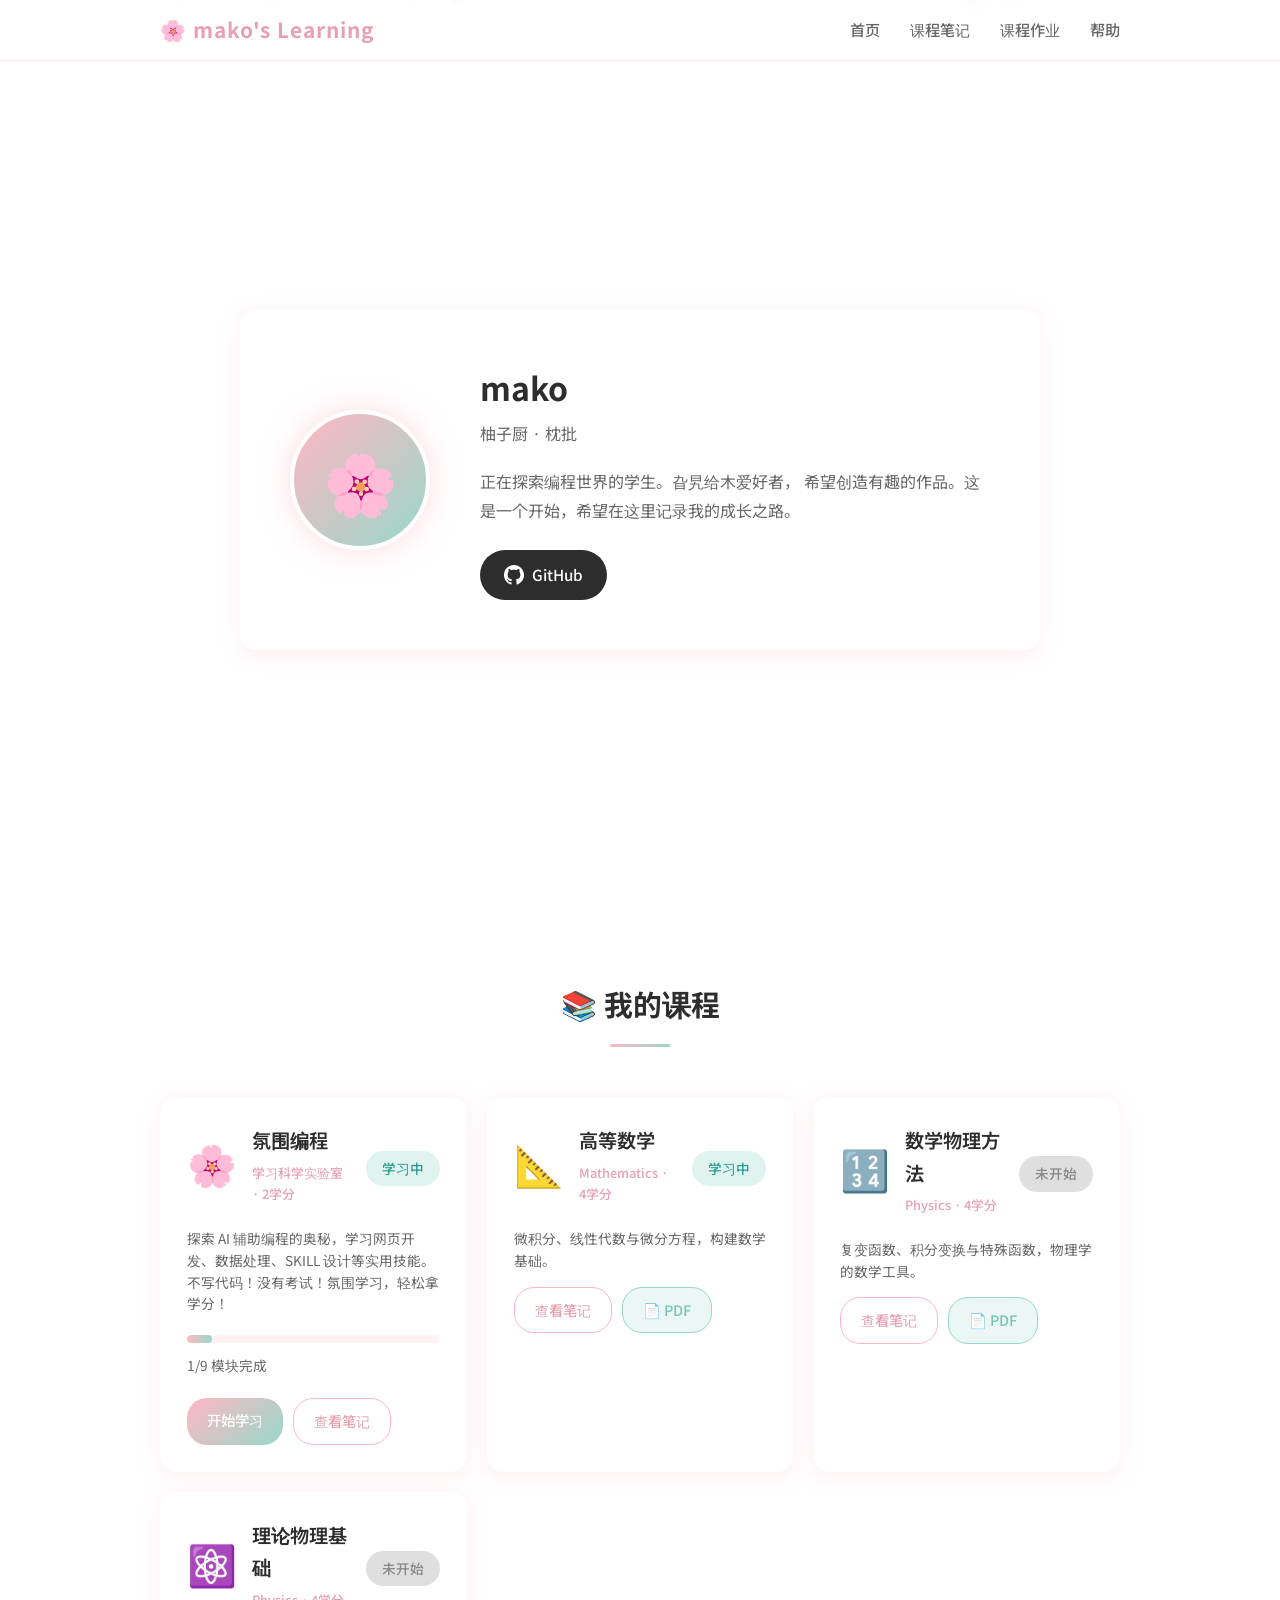
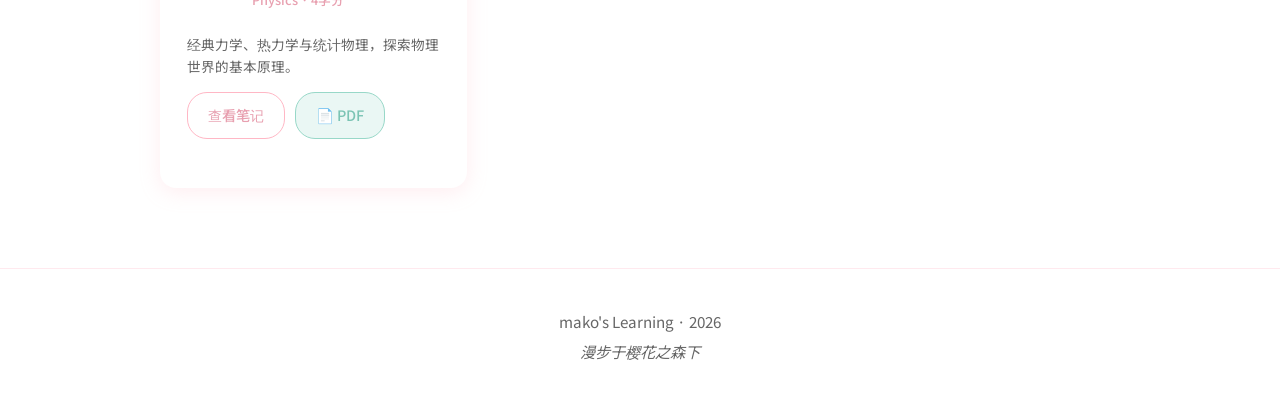
==== index.html @ fd06830e "Add files via upload" ====
<!DOCTYPE html>
<html lang="zh-CN">
<head>
  <meta charset="UTF-8">
  <meta name="viewport" content="width=device-width, initial-scale=1.0">
  <title>mako的学习记录</title>
  <link rel="preconnect" href="https://fonts.googleapis.com">
  <link rel="preconnect" href="https://fonts.gstatic.com" crossorigin>
  <link href="https://fonts.googleapis.com/css2?family=Noto+Sans+JP:wght@300;400;500;700&display=swap" rel="stylesheet">
  <link rel="stylesheet" href="styles.css">
</head>
<body>
  <!-- 樱花飘落容器 -->
  <div class="sakura-container" id="sakuraContainer"></div>

  <!-- 导航栏 -->
  <nav class="navbar">
    <div class="nav-content">
      <a href="index.html" class="nav-logo">🌸 mako's Learning</a>
      <ul class="nav-links">
        <li><a href="index.html" class="active">首页</a></li>
        <li><a href="notes.html">课程笔记</a></li>
        <li><a href="homework.html">课程作业</a></li>
        <li><a href="help.html">帮助</a></li>
      </ul>
    </div>
  </nav>

  <!-- 主要内容 -->
  <main class="main-content">
    <!-- 个人介绍区 -->
    <section id="about" class="section about-section">
      <div class="container">
        <div class="about-card fade-in">
          <div class="avatar-wrapper">
            <div class="avatar">🌸</div>
          </div>
          <div class="about-info">
            <h1 class="name">mako</h1>
            <p class="nickname">柚子厨 · 枕批</p>
            <p class="bio">
              正在探索编程世界的学生。旮旯给木爱好者，
              希望创造有趣的作品。这是一个开始，希望在这里记录我的成长之路。
            </p>
            <div class="about-links">
              <a href="https://github.com" target="_blank" rel="noopener" class="github-link">
                <svg height="20" width="20" viewBox="0 0 24 24" fill="currentColor">
                  <path d="M12 0c-6.626 0-12 5.373-12 12 0 5.302 3.438 9.8 8.207 11.387.599.111.793-.261.793-.577v-2.234c-3.338.726-4.033-1.416-4.033-1.416-.546-1.387-1.333-1.756-1.333-1.756-1.089-.745.083-.729.083-.729 1.205.084 1.839 1.237 1.839 1.237 1.07 1.834 2.807 1.304 3.492.997.107-.775.418-1.305.762-1.604-2.665-.305-5.467-1.334-5.467-5.931 0-1.311.469-2.381 1.236-3.221-.124-.303-.535-1.524.117-3.176 0 0 1.008-.322 3.301 1.23.957-.266 1.983-.399 3.003-.404 1.02.005 2.047.138 3.006.404 2.291-1.552 3.297-1.23 3.297-1.23.653 1.653.242 2.874.118 3.176.77.84 1.235 1.911 1.235 3.221 0 4.609-2.807 5.624-5.479 5.921.43.372.823 1.102.823 2.222v3.293c0 .319.192.694.801.576 4.765-1.589 8.199-6.086 8.199-11.386 0-6.627-5.373-12-12-12z"/>
                </svg>
                GitHub
              </a>
            </div>
          </div>
        </div>
      </div>
    </section>

    <!-- 我的课程区 -->
    <section id="courses" class="section courses-section">
      <div class="container">
        <h2 class="section-title fade-in">📚 我的课程</h2>
        <div class="courses-grid">
          <!-- 氛围编程课程 -->
          <div class="course-card-main fade-in">
            <div class="course-card-header">
              <span class="course-icon">🌸</span>
              <div class="course-info">
                <h3>氛围编程</h3>
                <p class="course-meta">学习科学实验室 · 2学分</p>
              </div>
              <span class="course-status in-progress">学习中</span>
            </div>
            <p class="course-desc">
              探索 AI 辅助编程的奥秘，学习网页开发、数据处理、SKILL 设计等实用技能。
              不写代码！没有考试！氛围学习，轻松拿学分！
            </p>
            <div class="course-progress">
              <div class="progress-bar">
                <div class="progress-fill progress-10"></div>
              </div>
              <span class="progress-text">1/9 模块完成</span>
            </div>
            <div class="course-actions">
              <a href="modules/module1.html" class="course-btn">开始学习</a>
              <a href="notes.html?course=atmosphere" class="course-btn-secondary">查看笔记</a>
            </div>
          </div>

          <!-- 高等数学 -->
          <div class="course-card-main fade-in">
            <div class="course-card-header">
              <span class="course-icon">📐</span>
              <div class="course-info">
                <h3>高等数学</h3>
                <p class="course-meta">Mathematics · 4学分</p>
              </div>
              <span class="course-status in-progress">学习中</span>
            </div>
            <p class="course-desc">
              微积分、线性代数与微分方程，构建数学基础。
            </p>
            <div class="course-actions">
              <a href="notes.html?course=math" class="course-btn-secondary">查看笔记</a>
              <a href="pdf/math.html" class="course-btn-pdf">📄 PDF</a>
            </div>
          </div>

          <!-- 数学物理方法 -->
          <div class="course-card-main fade-in">
            <div class="course-card-header">
              <span class="course-icon">🔢</span>
              <div class="course-info">
                <h3>数学物理方法</h3>
                <p class="course-meta">Physics · 4学分</p>
              </div>
              <span class="course-status upcoming">未开始</span>
            </div>
            <p class="course-desc">
              复变函数、积分变换与特殊函数，物理学的数学工具。
            </p>
            <div class="course-actions">
              <a href="notes.html?course=mathmethods" class="course-btn-secondary">查看笔记</a>
              <a href="pdf/mathmethods.html" class="course-btn-pdf">📄 PDF</a>
            </div>
          </div>

          <!-- 理论物理基础 -->
          <div class="course-card-main fade-in">
            <div class="course-card-header">
              <span class="course-icon">⚛️</span>
              <div class="course-info">
                <h3>理论物理基础</h3>
                <p class="course-meta">Physics · 4学分</p>
              </div>
              <span class="course-status upcoming">未开始</span>
            </div>
            <p class="course-desc">
              经典力学、热力学与统计物理，探索物理世界的基本原理。
            </p>
            <div class="course-actions">
              <a href="notes.html?course=theophy" class="course-btn-secondary">查看笔记</a>
              <a href="pdf/theophy.html" class="course-btn-pdf">📄 PDF</a>
            </div>
          </div>

          <!-- 中级宏观经济学 -->
          <div class="course-card-main fade-in">
            <div class="course-card-header">
              <span class="course-icon">📊</span>
              <div class="course-info">
                <h3>中级宏观经济学</h3>
                <p class="course-meta">Economics · 3学分</p>
              </div>
              <span class="course-status upcoming">未开始</span>
            </div>
            <p class="course-desc">
              国民收入核算、经济增长与宏观经济政策分析。
            </p>
            <div class="course-actions">
              <a href="notes.html?course=macro" class="course-btn-secondary">查看笔记</a>
              <a href="pdf/macro.html" class="course-btn-pdf">📄 PDF</a>
            </div>
          </div>
        </div>
      </div>
    </section>
  </main>

  <!-- 页脚 -->
  <footer class="footer">
    <div class="container">
      <p>mako's Learning · 2026</p>
      <p class="footer-note">漫步于樱花之森下</p>
    </div>
  </footer>

  <script src="script.js"></script>
</body>
</html>
---- styles.css ----
/* ===== 基础重置 ===== */
* {
  margin: 0;
  padding: 0;
  box-sizing: border-box;
}

/* ===== 变量定义 ===== */
:root {
  --sakura-pink: #FFB7C5;
  --sakura-dark: #E8A0B0;
  --mint-green: #98D8C8;
  --mint-dark: #7BC4B4;
  --bg-light: #FAFAFA;
  --bg-card: #FFFFFF;
  --text-dark: #2D2D2D;
  --text-light: #666666;
  --shadow-soft: 0 4px 20px rgba(255, 183, 197, 0.25);
  --shadow-hover: 0 8px 30px rgba(255, 183, 197, 0.4);
  --radius: 16px;
  --radius-sm: 8px;
}

/* ===== 基础样式 ===== */
html {
  scroll-behavior: smooth;
}

body {
  font-family: 'Noto Sans JP', -apple-system, BlinkMacSystemFont, sans-serif;
  background-image: url('https://minimax-algeng-chat-tts.oss-cn-wulanchabu.aliyuncs.com/ccv2%2F2026-03-27%2FMiniMax-M2.7%2F2037129075998335940%2F488f455ad32b685db8b9bcf4ea36422b11855af4589159b053cc45654388afa8..png?Expires=1774684676&OSSAccessKeyId=LTAI5tGLnRTkBjLuYPjNcKQ8&Signature=gM%2FyZGVJml5pudh5bgWc%2BcHPnF4%3D');
  background-size: cover;
  background-position: center;
  background-attachment: fixed;
  background-repeat: no-repeat;
  color: var(--text-dark);
  line-height: 1.7;
  overflow-x: hidden;
}

a {
  text-decoration: none;
  color: inherit;
}

ul {
  list-style: none;
}

.container {
  max-width: 1000px;
  margin: 0 auto;
  padding: 0 20px;
}

/* ===== 樱花飘落动画 ===== */
.sakura-container {
  position: fixed;
  top: 0;
  left: 0;
  width: 100%;
  height: 100%;
  pointer-events: none;
  z-index: 0;
  overflow: hidden;
}

.sakura {
  position: absolute;
  top: -20px;
  color: var(--sakura-pink);
  opacity: 0.7;
  font-size: 20px;
  animation: fall linear infinite;
}

@keyframes fall {
  0% {
    transform: translateY(-20px) rotate(0deg) translateX(0);
    opacity: 0.7;
  }
  100% {
    transform: translateY(100vh) rotate(360deg) translateX(100px);
    opacity: 0.2;
  }
}

/* ===== 导航栏 ===== */
.navbar {
  position: fixed;
  top: 0;
  left: 0;
  right: 0;
  z-index: 100;
  background: rgba(255, 255, 255, 0.85);
  backdrop-filter: blur(10px);
  -webkit-backdrop-filter: blur(10px);
  border-bottom: 1px solid rgba(255, 183, 197, 0.3);
}

.nav-content {
  max-width: 1000px;
  margin: 0 auto;
  padding: 0 20px;
  display: flex;
  justify-content: space-between;
  align-items: center;
  height: 60px;
}

.nav-logo {
  font-size: 1.3rem;
  font-weight: 700;
  color: var(--sakura-dark);
  letter-spacing: 1px;
}

.nav-links {
  display: flex;
  gap: 30px;
}

.nav-links a {
  font-size: 0.95rem;
  font-weight: 500;
  color: var(--text-light);
  transition: color 0.3s ease;
  position: relative;
}

.nav-links a::after {
  content: '';
  position: absolute;
  bottom: -4px;
  left: 0;
  width: 0;
  height: 2px;
  background: var(--sakura-pink);
  transition: width 0.3s ease;
}

.nav-links a:hover {
  color: var(--sakura-dark);
}

.nav-links a:hover::after {
  width: 100%;
}

/* ===== 主内容区 ===== */
.main-content {
  position: relative;
  z-index: 1;
  padding-top: 60px;
}

.section {
  padding: 80px 0;
}

/* ===== 通用标题 ===== */
.section-title {
  text-align: center;
  font-size: 1.8rem;
  font-weight: 700;
  color: var(--text-dark);
  margin-bottom: 50px;
  position: relative;
}

.section-title::after {
  content: '';
  display: block;
  width: 60px;
  height: 3px;
  background: linear-gradient(90deg, var(--sakura-pink), var(--mint-green));
  margin: 15px auto 0;
  border-radius: 2px;
}

/* ===== 淡入动画 ===== */
.fade-in {
  opacity: 0;
  transform: translateY(20px);
  transition: opacity 0.6s ease, transform 0.6s ease;
}

.fade-in.visible {
  opacity: 1;
  transform: translateY(0);
}

/* ===== 课程介绍区 ===== */
.course-info-section {
  min-height: calc(100vh - 60px);
  display: flex;
  align-items: center;
  background: rgba(255, 255, 255, 0.75);
}

.course-info-card {
  background: var(--bg-card);
  border-radius: var(--radius);
  box-shadow: var(--shadow-soft);
  padding: 50px;
  max-width: 800px;
  margin: 0 auto;
  text-align: center;
}

.course-title {
  font-size: 2.5rem;
  font-weight: 700;
  color: var(--sakura-dark);
  margin-bottom: 10px;
}

.course-subtitle {
  font-size: 1rem;
  color: var(--text-light);
  margin-bottom: 30px;
}

.course-highlights {
  display: flex;
  flex-wrap: wrap;
  justify-content: center;
  gap: 15px;
  margin-bottom: 35px;
}

.highlight-item {
  display: flex;
  align-items: center;
  gap: 8px;
  padding: 10px 20px;
  background: linear-gradient(135deg, rgba(255, 183, 197, 0.2), rgba(152, 216, 200, 0.2));
  border-radius: 25px;
  font-size: 0.95rem;
  font-weight: 500;
  color: var(--text-dark);
}

.highlight-icon {
  font-size: 1.2rem;
}

.course-details {
  text-align: left;
  border-top: 1px solid rgba(255, 183, 197, 0.3);
  padding-top: 30px;
  margin-bottom: 30px;
}

.detail-row {
  display: flex;
  justify-content: space-between;
  padding: 10px 0;
  border-bottom: 1px solid rgba(0, 0, 0, 0.05);
}

.detail-label {
  font-weight: 500;
  color: var(--text-dark);
}

.detail-value {
  color: var(--text-light);
}

.course-assessment h3 {
  font-size: 1.1rem;
  color: var(--text-dark);
  margin-bottom: 20px;
}

.assessment-grid {
  display: grid;
  grid-template-columns: 1fr 1fr;
  gap: 20px;
}

.assessment-item {
  padding: 20px;
  background: linear-gradient(135deg, rgba(255, 183, 197, 0.15), rgba(152, 216, 200, 0.15));
  border-radius: var(--radius);
  text-align: center;
}

.assessment-percent {
  display: block;
  font-size: 2rem;
  font-weight: 700;
  color: var(--sakura-dark);
  margin-bottom: 5px;
}

.assessment-desc {
  font-size: 0.9rem;
  color: var(--text-light);
  line-height: 1.5;
}

/* ===== 个人介绍区 ===== */
.about-section {
  min-height: calc(100vh - 60px);
  display: flex;
  align-items: center;
  background: rgba(255, 255, 255, 0.7);
}

.about-card {
  background: var(--bg-card);
  border-radius: var(--radius);
  box-shadow: var(--shadow-soft);
  padding: 50px;
  display: flex;
  gap: 50px;
  align-items: center;
  max-width: 800px;
  margin: 0 auto;
}

.avatar-wrapper {
  flex-shrink: 0;
}

.avatar {
  width: 140px;
  height: 140px;
  border-radius: 50%;
  background: linear-gradient(135deg, var(--sakura-pink), var(--mint-green));
  display: flex;
  align-items: center;
  justify-content: center;
  font-size: 60px;
  box-shadow: 0 0 30px rgba(255, 183, 197, 0.5);
  border: 4px solid var(--bg-card);
}

.about-info {
  flex: 1;
}

.name {
  font-size: 2rem;
  font-weight: 700;
  color: var(--text-dark);
  margin-bottom: 5px;
}

.nickname {
  font-size: 1rem;
  color: var(--text-light);
  margin-bottom: 20px;
}

.bio {
  font-size: 1rem;
  color: var(--text-light);
  line-height: 1.8;
  margin-bottom: 25px;
}

.github-link {
  display: inline-flex;
  align-items: center;
  gap: 8px;
  padding: 12px 24px;
  background: var(--text-dark);
  color: white;
  border-radius: 30px;
  font-size: 0.95rem;
  font-weight: 500;
  transition: all 0.3s ease;
}

.github-link:hover {
  background: var(--sakura-dark);
  transform: translateY(-2px);
  box-shadow: 0 5px 20px rgba(255, 183, 197, 0.4);
}

.about-links {
  display: flex;
  gap: 10px;
}

/* ===== 首页课程卡片 ===== */
.course-card-main {
  background: var(--bg-card);
  border-radius: var(--radius);
  padding: 25px;
  box-shadow: var(--shadow-soft);
  transition: all 0.3s ease;
  border: 2px solid transparent;
}

.course-card-main:hover {
  transform: translateY(-5px);
  box-shadow: var(--shadow-hover);
  border-color: var(--sakura-pink);
}

.course-card-header {
  display: flex;
  align-items: center;
  gap: 15px;
  margin-bottom: 15px;
}

.course-card-header .course-icon {
  font-size: 2.5rem;
}

.course-card-header .course-info {
  flex: 1;
}

.course-card-header .course-info h3 {
  font-size: 1.2rem;
  font-weight: 600;
  color: var(--text-dark);
  margin-bottom: 5px;
}

.course-progress {
  margin: 20px 0;
}

.progress-bar {
  height: 8px;
  background: rgba(255, 183, 197, 0.2);
  border-radius: 4px;
  overflow: hidden;
  margin-bottom: 8px;
}

.progress-fill {
  height: 100%;
  background: linear-gradient(90deg, var(--sakura-pink), var(--mint-green));
  border-radius: 4px;
  transition: width 0.3s ease;
}

.progress-10 { width: 10%; }
.progress-20 { width: 20%; }
.progress-30 { width: 30%; }
.progress-40 { width: 40%; }
.progress-50 { width: 50%; }
.progress-60 { width: 60%; }
.progress-70 { width: 70%; }
.progress-80 { width: 80%; }
.progress-90 { width: 90%; }
.progress-100 { width: 100%; }

.progress-text {
  font-size: 0.85rem;
  color: var(--text-light);
}

.course-actions {
  display: flex;
  gap: 10px;
  margin-top: 15px;
}

.course-btn {
  display: inline-block;
  padding: 10px 20px;
  background: linear-gradient(135deg, var(--sakura-pink), var(--mint-green));
  color: white;
  border-radius: 20px;
  font-size: 0.9rem;
  font-weight: 500;
  transition: all 0.3s ease;
  border: none;
  cursor: pointer;
}

.course-btn:hover:not(:disabled) {
  transform: translateY(-2px);
  box-shadow: 0 5px 15px rgba(255, 183, 197, 0.4);
}

.course-btn:disabled {
  opacity: 0.5;
  cursor: not-allowed;
  background: #ccc;
}

.course-btn-secondary {
  display: inline-block;
  padding: 10px 20px;
  background: var(--bg-card);
  color: var(--sakura-dark);
  border: 1px solid var(--sakura-pink);
  border-radius: 20px;
  font-size: 0.9rem;
  font-weight: 500;
  transition: all 0.3s ease;
}

.course-btn-secondary:hover {
  background: rgba(255, 183, 197, 0.1);
}

.course-btn-pdf {
  display: inline-flex;
  align-items: center;
  gap: 4px;
  padding: 10px 20px;
  background: rgba(152, 216, 200, 0.2);
  color: var(--mint-dark);
  border: 1px solid var(--mint-green);
  border-radius: 20px;
  font-size: 0.9rem;
  font-weight: 500;
  transition: all 0.3s ease;
}

.course-btn-pdf:hover {
  background: rgba(152, 216, 200, 0.4);
}

.course-btn-pdf.disabled {
  opacity: 0.5;
  cursor: not-allowed;
  pointer-events: none;
}

.course-status.upcoming {
  background: rgba(150, 150, 150, 0.3);
  color: #888888;
}

.notes-course-selector {
  display: flex;
  align-items: center;
  gap: 10px;
}

.notes-course-selector label {
  font-size: 0.9rem;
  color: var(--text-dark);
  font-weight: 500;
}

.course-select {
  padding: 8px 16px;
  border: 1px solid var(--sakura-pink);
  border-radius: 20px;
  background: var(--bg-card);
  color: var(--text-dark);
  font-size: 0.9rem;
  outline: none;
  cursor: pointer;
}

.course-select:focus {
  border-color: var(--sakura-dark);
}

/* ===== 作业页面 ===== */
.homework-section {
  background: rgba(255, 255, 255, 0.85);
}

.homework-course-tabs {
  display: flex;
  gap: 10px;
  margin-bottom: 30px;
  flex-wrap: wrap;
}

.course-tab {
  padding: 10px 20px;
  background: var(--bg-card);
  border: 1px solid var(--sakura-pink);
  border-radius: 20px;
  color: var(--sakura-dark);
  font-size: 0.9rem;
  font-weight: 500;
  cursor: pointer;
  transition: all 0.3s ease;
}

.course-tab:hover:not(:disabled) {
  background: rgba(255, 183, 197, 0.1);
}

.course-tab.active {
  background: var(--sakura-pink);
  color: white;
}

.course-tab:disabled {
  opacity: 0.5;
  cursor: not-allowed;
}

.homework-list {
  display: grid;
  grid-template-columns: repeat(auto-fit, minmax(300px, 1fr));
  gap: 20px;
}

.homework-card {
  background: var(--bg-card);
  border-radius: var(--radius);
  padding: 25px;
  box-shadow: var(--shadow-soft);
  transition: all 0.3s ease;
  border-left: 4px solid var(--sakura-pink);
}

.homework-card:hover {
  transform: translateY(-3px);
  box-shadow: var(--shadow-hover);
}

.homework-header {
  display: flex;
  justify-content: space-between;
  align-items: center;
  margin-bottom: 15px;
}

.homework-date {
  font-size: 0.8rem;
  color: var(--text-light);
}

.homework-card h3 {
  font-size: 1.1rem;
  font-weight: 600;
  color: var(--text-dark);
  margin-bottom: 10px;
}

.homework-card > p {
  font-size: 0.9rem;
  color: var(--text-light);
  margin-bottom: 15px;
  line-height: 1.6;
}

.homework-meta {
  margin-bottom: 15px;
}

.homework-module {
  font-size: 0.8rem;
  padding: 4px 12px;
  background: rgba(255, 183, 197, 0.2);
  color: var(--sakura-dark);
  border-radius: 12px;
}

.homework-card .homework-link {
  display: inline-flex;
  align-items: center;
  gap: 6px;
  color: var(--sakura-dark);
  font-weight: 500;
  font-size: 0.9rem;
  transition: all 0.3s ease;
}

.homework-card .homework-link:hover {
  color: var(--mint-dark);
}

.homework-empty {
  text-align: center;
  padding: 60px 20px;
  background: var(--bg-card);
  border-radius: var(--radius);
  box-shadow: var(--shadow-soft);
}

.empty-icon {
  font-size: 4rem;
  display: block;
  margin-bottom: 20px;
}

.homework-empty p {
  color: var(--text-light);
  font-size: 1rem;
}

/* ===== 帮助页面 ===== */
.help-section {
  background: rgba(255, 255, 255, 0.85);
}

.help-content {
  max-width: 800px;
  margin: 0 auto;
}

.help-card {
  background: var(--bg-card);
  border-radius: var(--radius);
  padding: 30px;
  margin-bottom: 20px;
  box-shadow: var(--shadow-soft);
}

.help-card h3 {
  font-size: 1.2rem;
  color: var(--sakura-dark);
  margin-bottom: 20px;
  padding-bottom: 10px;
  border-bottom: 2px solid rgba(255, 183, 197, 0.3);
}

.help-card p {
  color: var(--text-light);
  line-height: 1.8;
  margin-bottom: 15px;
}

.help-list {
  list-style: none;
}

.help-list li {
  padding: 10px 0;
  border-bottom: 1px solid rgba(0, 0, 0, 0.05);
  color: var(--text-light);
}

.help-list li:last-child {
  border-bottom: none;
}

.help-list strong {
  color: var(--text-dark);
}

.help-shortcuts {
  display: flex;
  flex-direction: column;
  gap: 15px;
}

.shortcut-item {
  display: flex;
  gap: 15px;
  padding: 15px;
  background: rgba(255, 183, 197, 0.1);
  border-radius: var(--radius-sm);
}

.shortcut-key {
  font-weight: 600;
  color: var(--sakura-dark);
  min-width: 100px;
}

.shortcut-desc {
  color: var(--text-light);
  font-size: 0.95rem;
}

.markdown-help {
  display: grid;
  grid-template-columns: repeat(auto-fit, minmax(250px, 1fr));
  gap: 10px;
}

.md-example {
  display: flex;
  flex-direction: column;
  gap: 5px;
  padding: 10px;
  background: rgba(0, 0, 0, 0.02);
  border-radius: var(--radius-sm);
}

.md-example code {
  font-family: monospace;
  font-size: 0.85rem;
  color: var(--text-dark);
  background: rgba(0, 0, 0, 0.05);
  padding: 3px 8px;
  border-radius: 4px;
}

.md-example span {
  font-size: 0.9rem;
  color: var(--text-light);
}

.faq-item {
  padding: 15px 0;
  border-bottom: 1px solid rgba(0, 0, 0, 0.05);
}

.faq-item:last-child {
  border-bottom: none;
}

.faq-item h4 {
  font-size: 1rem;
  color: var(--text-dark);
  margin-bottom: 8px;
}

.faq-item p {
  margin-bottom: 0;
}

.help-link {
  display: inline-flex;
  align-items: center;
  gap: 8px;
  padding: 10px 20px;
  background: var(--text-dark);
  color: white;
  border-radius: 20px;
  font-weight: 500;
  transition: all 0.3s ease;
}

.help-link:hover {
  background: var(--sakura-dark);
  transform: translateY(-2px);
}

/* ===== PDF 占位页面 ===== */
.pdf-placeholder-section {
  min-height: calc(100vh - 60px);
  display: flex;
  align-items: center;
  background: rgba(255, 255, 255, 0.85);
}

.pdf-placeholder-card {
  background: var(--bg-card);
  border-radius: var(--radius);
  box-shadow: var(--shadow-soft);
  padding: 60px;
  max-width: 500px;
  margin: 0 auto;
  text-align: center;
}

.pdf-placeholder-card .placeholder-icon {
  font-size: 5rem;
  display: block;
  margin-bottom: 20px;
}

.pdf-placeholder-card h1 {
  font-size: 1.8rem;
  color: var(--text-dark);
  margin-bottom: 10px;
}

.pdf-placeholder-card p {
  color: var(--text-light);
  font-size: 1rem;
  margin-bottom: 30px;
}

.placeholder-actions {
  display: flex;
  flex-direction: column;
  gap: 15px;
  align-items: center;
}

.placeholder-btn {
  display: inline-block;
  padding: 12px 30px;
  background: linear-gradient(135deg, var(--sakura-pink), var(--mint-green));
  color: white;
  border-radius: 25px;
  font-weight: 500;
  transition: all 0.3s ease;
}

.placeholder-btn:hover {
  transform: translateY(-2px);
  box-shadow: 0 5px 20px rgba(255, 183, 197, 0.4);
}

.placeholder-btn-secondary {
  display: inline-block;
  padding: 12px 30px;
  background: var(--bg-card);
  color: var(--sakura-dark);
  border: 1px solid var(--sakura-pink);
  border-radius: 25px;
  font-weight: 500;
  transition: all 0.3s ease;
}

.placeholder-btn-secondary:hover {
  background: rgba(255, 183, 197, 0.1);
}

/* ===== 课程列表区 ===== */
.courses-section {
  background: rgba(255, 255, 255, 0.75);
}

.courses-grid {
  display: grid;
  grid-template-columns: repeat(auto-fit, minmax(280px, 1fr));
  gap: 20px;
}

.course-card {
  display: block;
  background: var(--bg-card);
  border-radius: var(--radius);
  padding: 25px 20px;
  text-align: center;
  box-shadow: var(--shadow-soft);
  transition: all 0.3s ease;
  border: 2px solid transparent;
}

.course-card:hover {
  transform: translateY(-5px);
  box-shadow: var(--shadow-hover);
  border-color: var(--sakura-pink);
}

.course-icon {
  font-size: 2.5rem;
  margin-bottom: 12px;
}

.course-card h3 {
  font-size: 1.05rem;
  font-weight: 600;
  color: var(--text-dark);
  margin-bottom: 5px;
}

.course-meta {
  font-size: 0.8rem;
  color: var(--sakura-dark);
  font-weight: 500;
  margin-bottom: 8px;
}

.course-desc {
  font-size: 0.85rem;
  color: var(--text-light);
  line-height: 1.6;
  margin-bottom: 12px;
}

.course-goals {
  display: flex;
  flex-wrap: wrap;
  gap: 6px;
  margin-bottom: 12px;
}

.course-goals span {
  font-size: 0.75rem;
  padding: 4px 10px;
  background: rgba(255, 183, 197, 0.2);
  color: var(--text-light);
  border-radius: 12px;
}

.course-status {
  display: inline-block;
  padding: 6px 16px;
  border-radius: 20px;
  font-size: 0.85rem;
  font-weight: 500;
}

.course-status.in-progress {
  background: rgba(152, 216, 200, 0.3);
  color: #2a9d8f;
}

.course-status.pending {
  background: rgba(255, 183, 197, 0.3);
  color: #c77d8e;
}

.course-status.optional {
  background: rgba(200, 200, 200, 0.3);
  color: #888888;
}

/* ===== 模块详情页 ===== */
.module-detail-section {
  min-height: calc(100vh - 60px);
  display: flex;
  align-items: center;
  background: rgba(255, 255, 255, 0.75);
}

.module-detail-card {
  background: var(--bg-card);
  border-radius: var(--radius);
  box-shadow: var(--shadow-soft);
  padding: 50px;
  max-width: 800px;
  margin: 0 auto;
}

.module-header {
  display: flex;
  align-items: center;
  gap: 25px;
  margin-bottom: 40px;
  padding-bottom: 30px;
  border-bottom: 2px solid rgba(255, 183, 197, 0.3);
}

.module-icon {
  font-size: 4rem;
}

.module-title {
  font-size: 1.8rem;
  font-weight: 700;
  color: var(--text-dark);
  margin-bottom: 8px;
}

.module-meta {
  font-size: 1rem;
  color: var(--sakura-dark);
  font-weight: 500;
}

.module-content h2 {
  font-size: 1.2rem;
  color: var(--text-dark);
  margin: 30px 0 15px;
  padding-bottom: 8px;
  border-bottom: 1px solid rgba(0, 0, 0, 0.05);
}

.module-content h2:first-child {
  margin-top: 0;
}

.module-content p {
  color: var(--text-light);
  line-height: 1.8;
  margin-bottom: 15px;
}

.module-goals-list {
  list-style: disc;
  padding-left: 25px;
  color: var(--text-light);
}

.module-goals-list li {
  margin-bottom: 10px;
  line-height: 1.6;
}

.module-topics {
  display: grid;
  grid-template-columns: repeat(2, 1fr);
  gap: 15px;
}

.topic-item {
  display: flex;
  align-items: center;
  gap: 12px;
  padding: 15px 20px;
  background: linear-gradient(135deg, rgba(255, 183, 197, 0.15), rgba(152, 216, 200, 0.15));
  border-radius: var(--radius-sm);
}

.topic-icon {
  font-size: 1.5rem;
}

.topic-name {
  font-size: 0.95rem;
  font-weight: 500;
  color: var(--text-dark);
}

.module-back {
  margin-top: 40px;
  padding-top: 30px;
  border-top: 1px solid rgba(255, 183, 197, 0.3);
  text-align: center;
}

.back-link {
  display: inline-block;
  padding: 12px 30px;
  background: var(--text-dark);
  color: white;
  border-radius: 25px;
  font-weight: 500;
  transition: all 0.3s ease;
}

.back-link:hover {
  background: var(--sakura-dark);
  transform: translateY(-2px);
}

/* ===== 作业展示区 ===== */
.homeworks-section {
  background: rgba(255, 255, 255, 0.75);
}

.homeworks-grid {
  display: grid;
  grid-template-columns: repeat(auto-fit, minmax(280px, 1fr));
  gap: 25px;
}

.homework-card {
  background: var(--bg-card);
  border-radius: var(--radius);
  padding: 30px;
  box-shadow: var(--shadow-soft);
  transition: all 0.3s ease;
  position: relative;
  overflow: hidden;
}

.homework-card::before {
  content: '';
  position: absolute;
  top: 0;
  left: 0;
  right: 0;
  height: 4px;
  background: linear-gradient(90deg, var(--sakura-pink), var(--mint-green));
  transform: scaleX(0);
  transition: transform 0.3s ease;
}

.homework-card:hover {
  transform: translateY(-5px);
  box-shadow: var(--shadow-hover);
}

.homework-card:hover::before {
  transform: scaleX(1);
}

.homework-status {
  display: inline-block;
  padding: 4px 12px;
  border-radius: 15px;
  font-size: 0.8rem;
  font-weight: 500;
  margin-bottom: 15px;
}

.homework-status.completed {
  background: rgba(152, 216, 200, 0.3);
  color: #2a9d8f;
}

.homework-status.pending {
  background: rgba(255, 183, 197, 0.3);
  color: #c77d8e;
}

.homework-card h3 {
  font-size: 1.15rem;
  font-weight: 600;
  color: var(--text-dark);
  margin-bottom: 10px;
}

.homework-card p {
  font-size: 0.9rem;
  color: var(--text-light);
  margin-bottom: 20px;
}

.homework-link {
  display: inline-flex;
  align-items: center;
  gap: 6px;
  color: var(--sakura-dark);
  font-weight: 500;
  font-size: 0.95rem;
  transition: all 0.3s ease;
}

.homework-link:hover {
  color: var(--mint-dark);
  gap: 10px;
}

/* ===== PDF 阅读区 ===== */
.pdf-section {
  background: rgba(255, 255, 255, 0.85);
}

.pdf-container {
  background: var(--bg-card);
  border-radius: var(--radius);
  box-shadow: var(--shadow-soft);
  overflow: hidden;
  padding: 0;
}

.pdf-view-card {
  text-align: center;
  padding: 60px 40px;
}

.pdf-icon {
  font-size: 5rem;
  margin-bottom: 20px;
}

.pdf-view-card h3 {
  font-size: 1.3rem;
  color: var(--text-dark);
  margin-bottom: 10px;
}

.pdf-view-card p {
  color: var(--text-light);
  margin-bottom: 25px;
}

.pdf-open-btn {
  display: inline-block;
  padding: 14px 30px;
  background: linear-gradient(135deg, var(--sakura-pink), var(--mint-green));
  color: white;
  border-radius: 30px;
  font-weight: 500;
  font-size: 1rem;
  transition: all 0.3s ease;
}

.pdf-open-btn:hover {
  transform: translateY(-2px);
  box-shadow: 0 8px 25px rgba(255, 183, 197, 0.4);
}

/* ===== 课程笔记区 ===== */
.notes-section {
  background: rgba(255, 255, 255, 0.85);
}

.notes-container {
  background: var(--bg-card);
  border-radius: var(--radius);
  box-shadow: var(--shadow-soft);
  overflow: hidden;
}

.notes-header {
  display: flex;
  justify-content: space-between;
  align-items: center;
  padding: 15px 20px;
  background: linear-gradient(135deg, rgba(255, 183, 197, 0.2), rgba(152, 216, 200, 0.2));
  border-bottom: 1px solid rgba(255, 183, 197, 0.3);
  flex-wrap: wrap;
  gap: 10px;
}

.notes-tabs {
  display: flex;
  gap: 10px;
}

.notes-tab {
  padding: 8px 20px;
  background: var(--bg-card);
  border: 1px solid var(--sakura-pink);
  border-radius: 20px;
  color: var(--sakura-dark);
  font-size: 0.9rem;
  font-weight: 500;
  cursor: pointer;
  transition: all 0.3s ease;
}

.notes-tab:hover {
  background: rgba(255, 183, 197, 0.2);
}

.notes-tab.active {
  background: var(--sakura-pink);
  color: white;
}

.notes-actions {
  display: flex;
  gap: 10px;
}

.notes-btn {
  padding: 8px 16px;
  background: var(--bg-card);
  border: 1px solid var(--sakura-pink);
  border-radius: 20px;
  color: var(--sakura-dark);
  font-size: 0.9rem;
  font-weight: 500;
  cursor: pointer;
  transition: all 0.3s ease;
}

.notes-btn:hover {
  background: var(--sakura-pink);
  color: white;
}

.notes-btn-clear {
  border-color: #e8a0b0;
  color: #c77d8e;
}

.notes-btn-clear:hover {
  background: #c77d8e;
  color: white;
}

.notes-content {
  min-height: 400px;
}

.notes-editor {
  height: 100%;
}

.notes-textarea {
  width: 100%;
  min-height: 400px;
  padding: 25px;
  border: none;
  outline: none;
  font-family: 'Noto Sans JP', monospace;
  font-size: 0.95rem;
  line-height: 1.8;
  resize: vertical;
  background: var(--bg-card);
  color: var(--text-dark);
}

.notes-textarea::placeholder {
  color: var(--text-light);
  opacity: 0.7;
}

.notes-preview {
  padding: 25px;
  min-height: 400px;
  background: var(--bg-card);
}

/* Markdown 渲染样式 */
.markdown-body {
  color: var(--text-dark);
  line-height: 1.8;
}

.markdown-body h1 {
  font-size: 1.8rem;
  margin: 0 0 20px;
  padding-bottom: 10px;
  border-bottom: 2px solid var(--sakura-pink);
}

.markdown-body h2 {
  font-size: 1.4rem;
  margin: 25px 0 15px;
  color: var(--sakura-dark);
}

.markdown-body h3 {
  font-size: 1.15rem;
  margin: 20px 0 10px;
}

.markdown-body p {
  margin: 0 0 15px;
}

.markdown-body ul,
.markdown-body ol {
  margin: 0 0 15px;
  padding-left: 25px;
}

.markdown-body li {
  margin-bottom: 8px;
}

.markdown-body blockquote {
  margin: 15px 0;
  padding: 15px 20px;
  background: rgba(255, 183, 197, 0.15);
  border-left: 4px solid var(--sakura-pink);
  color: var(--text-light);
}

.markdown-body code {
  padding: 2px 6px;
  background: rgba(0, 0, 0, 0.05);
  border-radius: 4px;
  font-family: monospace;
  font-size: 0.9em;
}

.markdown-body pre {
  margin: 15px 0;
  padding: 15px;
  background: rgba(0, 0, 0, 0.05);
  border-radius: var(--radius-sm);
  overflow-x: auto;
}

.markdown-body pre code {
  padding: 0;
  background: none;
}

.markdown-body a {
  color: var(--sakura-dark);
  text-decoration: underline;
}

.markdown-body a:hover {
  color: var(--mint-dark);
}

.markdown-body strong {
  font-weight: 600;
}

.markdown-body em {
  font-style: italic;
}

.markdown-body hr {
  margin: 25px 0;
  border: none;
  border-top: 1px solid rgba(255, 183, 197, 0.3);
}

.notes-footer {
  display: flex;
  justify-content: space-between;
  align-items: center;
  padding: 12px 20px;
  background: rgba(0, 0, 0, 0.02);
  border-top: 1px solid rgba(255, 183, 197, 0.2);
  font-size: 0.85rem;
}

.notes-status {
  color: var(--mint-dark);
  font-weight: 500;
}

.notes-hint {
  color: var(--text-light);
}

/* ===== 页脚 ===== */
.footer {
  background: var(--bg-card);
  padding: 40px 0;
  text-align: center;
  border-top: 1px solid rgba(255, 183, 197, 0.3);
}

.footer p {
  font-size: 0.95rem;
  color: var(--text-light);
}

.footer-note {
  font-size: 0.85rem;
  color: var(--sakura-dark);
  margin-top: 5px;
  font-style: italic;
}

/* ===== 响应式设计 ===== */
@media (max-width: 768px) {
  .nav-links {
    gap: 20px;
  }

  .about-card {
    flex-direction: column;
    text-align: center;
    padding: 40px 30px;
    gap: 30px;
  }

  .name {
    font-size: 1.6rem;
  }

  .section {
    padding: 60px 0;
  }

  .section-title {
    font-size: 1.5rem;
  }

  .courses-grid,
  .homeworks-grid {
    grid-template-columns: 1fr;
  }
}

@media (max-width: 480px) {
  .nav-content {
    padding: 0 15px;
  }

  .nav-logo {
    font-size: 1.1rem;
  }

  .nav-links {
    gap: 15px;
  }

  .nav-links a {
    font-size: 0.85rem;
  }

  .about-card {
    padding: 30px 20px;
  }

  .avatar {
    width: 110px;
    height: 110px;
    font-size: 45px;
  }

  .name {
    font-size: 1.4rem;
  }

  .bio {
    font-size: 0.95rem;
  }

  .github-link {
    padding: 10px 20px;
    font-size: 0.9rem;
  }
}
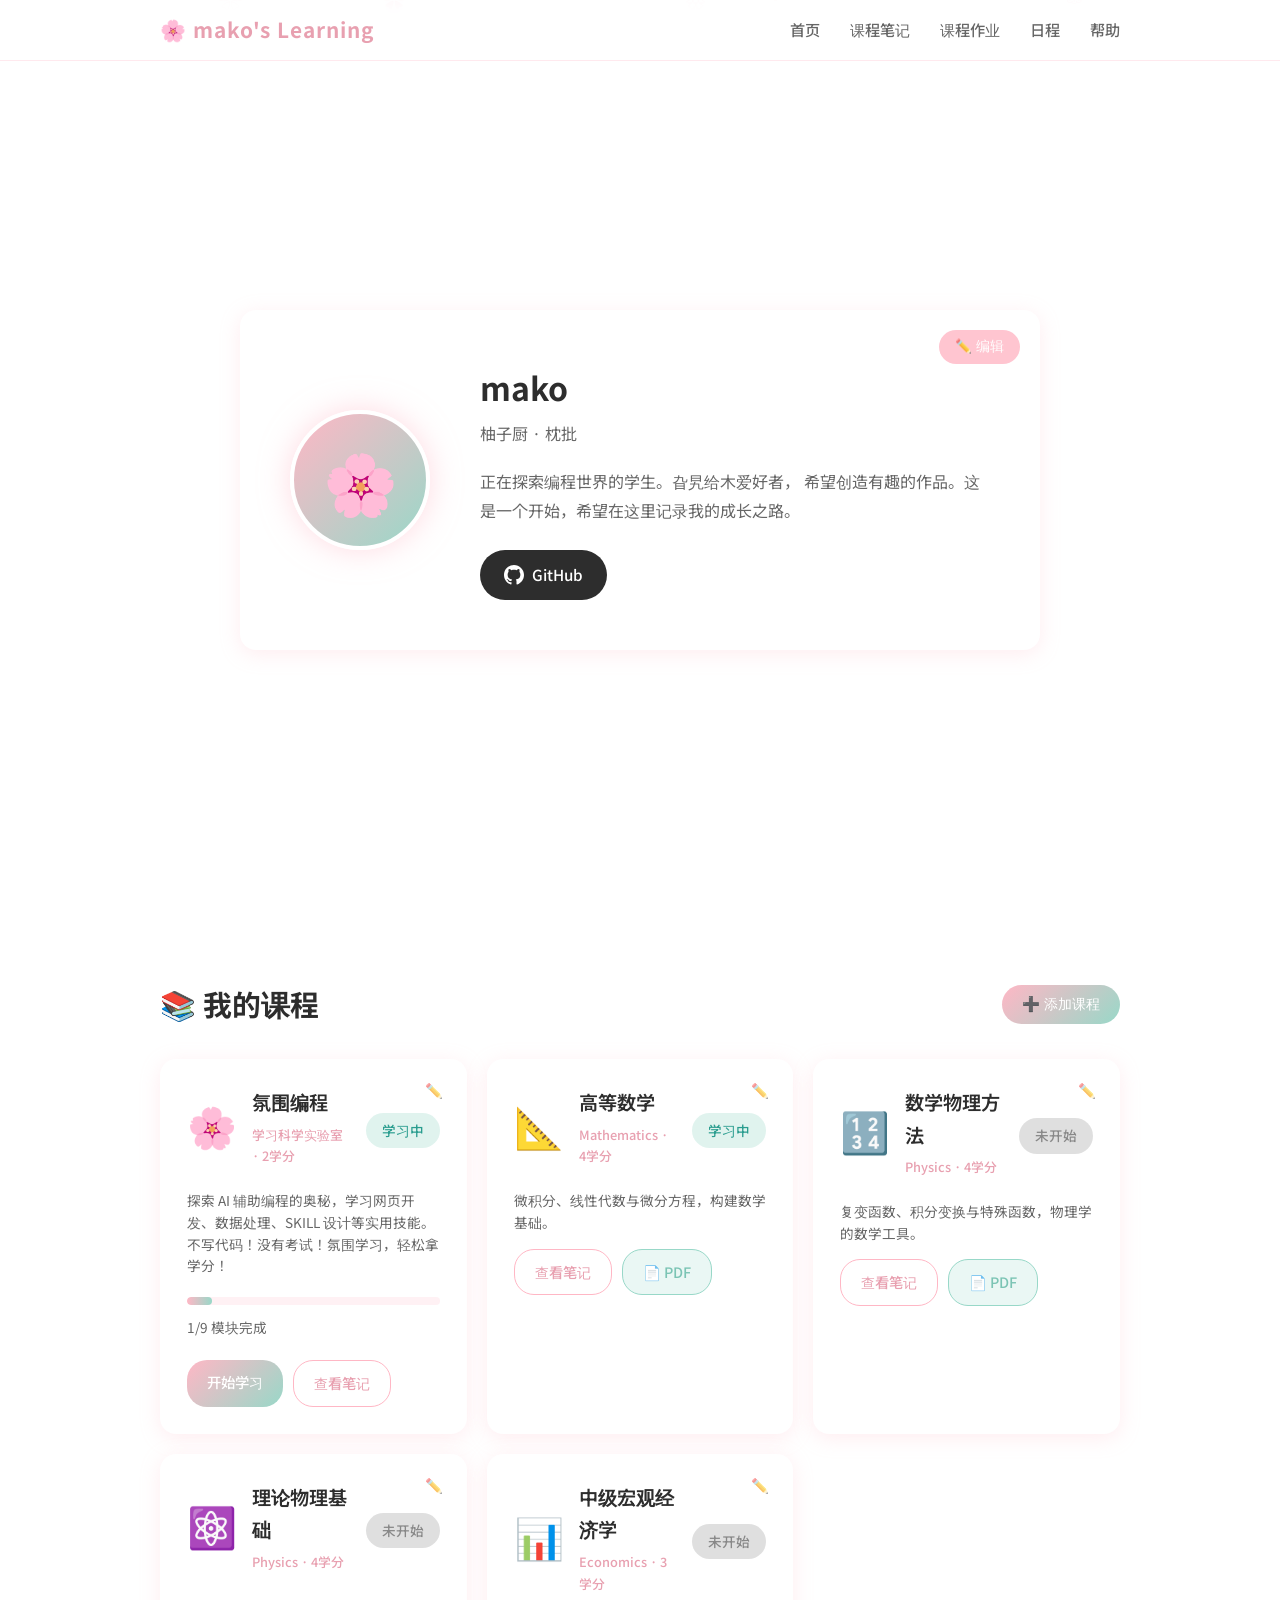
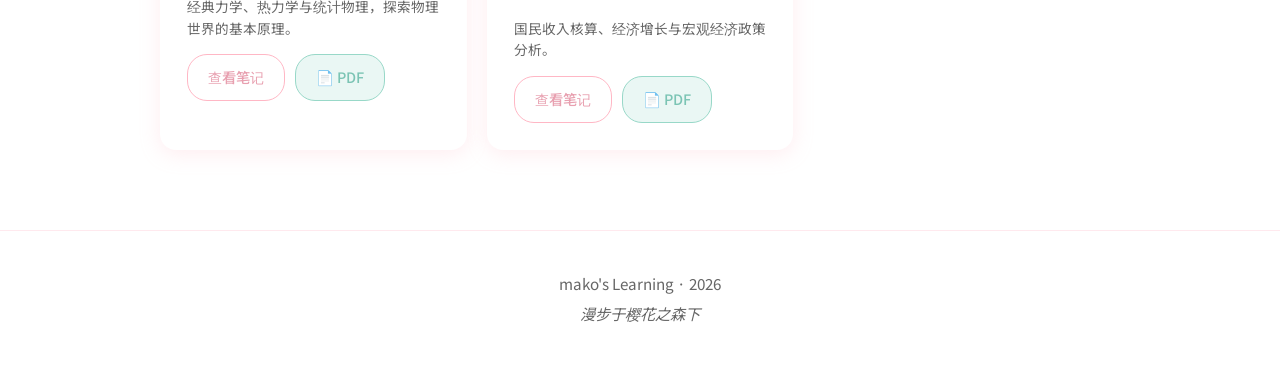
==== commit 9e3be852: "feat: editable periods, course deletion, and notes UI fix - Course table: click time slot to edit pe" ====
--- a/index.html
+++ b/index.html
@@ -21,6 +21,7 @@
         <li><a href="index.html" class="active">首页</a></li>
         <li><a href="notes.html">课程笔记</a></li>
         <li><a href="homework.html">课程作业</a></li>
+        <li><a href="schedule.html">日程</a></li>
         <li><a href="help.html">帮助</a></li>
       </ul>
     </div>
@@ -32,18 +33,19 @@
     <section id="about" class="section about-section">
       <div class="container">
         <div class="about-card fade-in">
+          <button type="button" class="edit-profile-btn" onclick="openProfileModal()">✏️ 编辑</button>
           <div class="avatar-wrapper">
-            <div class="avatar">🌸</div>
+            <div class="avatar" id="profileAvatar">🌸</div>
           </div>
           <div class="about-info">
-            <h1 class="name">mako</h1>
-            <p class="nickname">柚子厨 · 枕批</p>
-            <p class="bio">
+            <h1 class="name" id="profileName">mako</h1>
+            <p class="nickname" id="profileNickname">柚子厨 · 枕批</p>
+            <p class="bio" id="profileBio">
               正在探索编程世界的学生。旮旯给木爱好者，
               希望创造有趣的作品。这是一个开始，希望在这里记录我的成长之路。
             </p>
             <div class="about-links">
-              <a href="https://github.com" target="_blank" rel="noopener" class="github-link">
+              <a href="https://github.com" target="_blank" rel="noopener" class="github-link" id="profileGithub">
                 <svg height="20" width="20" viewBox="0 0 24 24" fill="currentColor">
                   <path d="M12 0c-6.626 0-12 5.373-12 12 0 5.302 3.438 9.8 8.207 11.387.599.111.793-.261.793-.577v-2.234c-3.338.726-4.033-1.416-4.033-1.416-.546-1.387-1.333-1.756-1.333-1.756-1.089-.745.083-.729.083-.729 1.205.084 1.839 1.237 1.839 1.237 1.07 1.834 2.807 1.304 3.492.997.107-.775.418-1.305.762-1.604-2.665-.305-5.467-1.334-5.467-5.931 0-1.311.469-2.381 1.236-3.221-.124-.303-.535-1.524.117-3.176 0 0 1.008-.322 3.301 1.23.957-.266 1.983-.399 3.003-.404 1.02.005 2.047.138 3.006.404 2.291-1.552 3.297-1.23 3.297-1.23.653 1.653.242 2.874.118 3.176.77.84 1.235 1.911 1.235 3.221 0 4.609-2.807 5.624-5.479 5.921.43.372.823 1.102.823 2.222v3.293c0 .319.192.694.801.576 4.765-1.589 8.199-6.086 8.199-11.386 0-6.627-5.373-12-12-12z"/>
                 </svg>
@@ -58,113 +60,150 @@
     <!-- 我的课程区 -->
     <section id="courses" class="section courses-section">
       <div class="container">
-        <h2 class="section-title fade-in">📚 我的课程</h2>
-        <div class="courses-grid">
-          <!-- 氛围编程课程 -->
-          <div class="course-card-main fade-in">
-            <div class="course-card-header">
-              <span class="course-icon">🌸</span>
-              <div class="course-info">
-                <h3>氛围编程</h3>
-                <p class="course-meta">学习科学实验室 · 2学分</p>
-              </div>
-              <span class="course-status in-progress">学习中</span>
-            </div>
-            <p class="course-desc">
-              探索 AI 辅助编程的奥秘，学习网页开发、数据处理、SKILL 设计等实用技能。
-              不写代码！没有考试！氛围学习，轻松拿学分！
-            </p>
-            <div class="course-progress">
-              <div class="progress-bar">
-                <div class="progress-fill progress-10"></div>
-              </div>
-              <span class="progress-text">1/9 模块完成</span>
-            </div>
-            <div class="course-actions">
-              <a href="modules/module1.html" class="course-btn">开始学习</a>
-              <a href="notes.html?course=atmosphere" class="course-btn-secondary">查看笔记</a>
-            </div>
-          </div>
-
-          <!-- 高等数学 -->
-          <div class="course-card-main fade-in">
-            <div class="course-card-header">
-              <span class="course-icon">📐</span>
-              <div class="course-info">
-                <h3>高等数学</h3>
-                <p class="course-meta">Mathematics · 4学分</p>
-              </div>
-              <span class="course-status in-progress">学习中</span>
-            </div>
-            <p class="course-desc">
-              微积分、线性代数与微分方程，构建数学基础。
-            </p>
-            <div class="course-actions">
-              <a href="notes.html?course=math" class="course-btn-secondary">查看笔记</a>
-              <a href="pdf/math.html" class="course-btn-pdf">📄 PDF</a>
-            </div>
-          </div>
-
-          <!-- 数学物理方法 -->
-          <div class="course-card-main fade-in">
-            <div class="course-card-header">
-              <span class="course-icon">🔢</span>
-              <div class="course-info">
-                <h3>数学物理方法</h3>
-                <p class="course-meta">Physics · 4学分</p>
-              </div>
-              <span class="course-status upcoming">未开始</span>
-            </div>
-            <p class="course-desc">
-              复变函数、积分变换与特殊函数，物理学的数学工具。
-            </p>
-            <div class="course-actions">
-              <a href="notes.html?course=mathmethods" class="course-btn-secondary">查看笔记</a>
-              <a href="pdf/mathmethods.html" class="course-btn-pdf">📄 PDF</a>
-            </div>
-          </div>
-
-          <!-- 理论物理基础 -->
-          <div class="course-card-main fade-in">
-            <div class="course-card-header">
-              <span class="course-icon">⚛️</span>
-              <div class="course-info">
-                <h3>理论物理基础</h3>
-                <p class="course-meta">Physics · 4学分</p>
-              </div>
-              <span class="course-status upcoming">未开始</span>
-            </div>
-            <p class="course-desc">
-              经典力学、热力学与统计物理，探索物理世界的基本原理。
-            </p>
-            <div class="course-actions">
-              <a href="notes.html?course=theophy" class="course-btn-secondary">查看笔记</a>
-              <a href="pdf/theophy.html" class="course-btn-pdf">📄 PDF</a>
-            </div>
-          </div>
-
-          <!-- 中级宏观经济学 -->
-          <div class="course-card-main fade-in">
-            <div class="course-card-header">
-              <span class="course-icon">📊</span>
-              <div class="course-info">
-                <h3>中级宏观经济学</h3>
-                <p class="course-meta">Economics · 3学分</p>
-              </div>
-              <span class="course-status upcoming">未开始</span>
-            </div>
-            <p class="course-desc">
-              国民收入核算、经济增长与宏观经济政策分析。
-            </p>
-            <div class="course-actions">
-              <a href="notes.html?course=macro" class="course-btn-secondary">查看笔记</a>
-              <a href="pdf/macro.html" class="course-btn-pdf">📄 PDF</a>
-            </div>
-          </div>
+        <div class="section-header fade-in">
+          <h2 class="section-title">📚 我的课程</h2>
+          <button type="button" id="addCourseBtn" class="course-btn">➕ 添加课程</button>
+        </div>
+        <div class="courses-grid" id="coursesGrid">
+          <!-- 课程卡片将由 courses.js 动态渲染 -->
         </div>
       </div>
     </section>
   </main>
+
+  <!-- 添加课程模态框 -->
+  <div id="addCourseModal" class="modal">
+    <div class="modal-content">
+      <div class="modal-header">
+        <h3>添加新课程</h3>
+        <button type="button" class="modal-close" onclick="closeAddCourseModal()">&times;</button>
+      </div>
+      <form id="addCourseForm" class="modal-form">
+        <div class="form-group">
+          <label for="courseName">课程名称 *</label>
+          <input type="text" id="courseName" required placeholder="例如：数据结构">
+        </div>
+        <div class="form-group">
+          <label for="courseIcon">课程图标</label>
+          <input type="text" id="courseIcon" placeholder="例如：📚" value="📚">
+        </div>
+        <div class="form-group">
+          <label for="courseCredit">学分</label>
+          <input type="number" id="courseCredit" min="1" max="10" value="3">
+        </div>
+        <div class="form-group">
+          <label for="courseCategory">分类</label>
+          <input type="text" id="courseCategory" placeholder="例如：计算机科学">
+        </div>
+        <div class="form-group">
+          <label for="courseStatus">状态</label>
+          <select id="courseStatus">
+            <option value="upcoming">未开始</option>
+            <option value="in-progress">学习中</option>
+            <option value="completed">已完成</option>
+          </select>
+        </div>
+        <div class="form-group">
+          <label for="courseDesc">课程描述</label>
+          <textarea id="courseDesc" rows="3" placeholder="课程的简单描述..."></textarea>
+        </div>
+        <div class="form-actions">
+          <button type="button" class="course-btn-secondary" onclick="closeAddCourseModal()">取消</button>
+          <button type="submit" class="course-btn">添加</button>
+        </div>
+      </form>
+    </div>
+  </div>
+
+  <!-- 编辑个人资料模态框 -->
+  <div id="editProfileModal" class="modal">
+    <div class="modal-content">
+      <div class="modal-header">
+        <h3>编辑个人资料</h3>
+        <button type="button" class="modal-close" onclick="closeProfileModal()">&times;</button>
+      </div>
+      <form id="editProfileForm" class="modal-form">
+        <div class="form-group">
+          <label>头像</label>
+          <div class="avatar-edit-container">
+            <div class="avatar-preview" id="avatarPreview">🌸</div>
+            <input type="file" id="avatarInput" accept="image/*" class="hidden-input" title="选择头像图片">
+            <button type="button" class="course-btn-secondary" onclick="document.getElementById('avatarInput').click()">上传图片</button>
+          </div>
+          <div id="cropContainer" class="crop-container-hidden">
+            <canvas id="cropCanvas" class="crop-canvas"></canvas>
+            <p class="crop-instruction">拖动选择裁剪区域</p>
+          </div>
+        </div>
+        <div class="form-group">
+          <label for="profileNameInput">昵称 *</label>
+          <input type="text" id="profileNameInput" required placeholder="你的名字">
+        </div>
+        <div class="form-group">
+          <label for="profileNicknameInput">头衔</label>
+          <input type="text" id="profileNicknameInput" placeholder="例如：柚子厨 · 枕批">
+        </div>
+        <div class="form-group">
+          <label for="profileBioInput">个人简介</label>
+          <textarea id="profileBioInput" rows="3" placeholder="介绍一下你自己..."></textarea>
+        </div>
+        <div class="form-group">
+          <label for="profileGithubInput">GitHub 链接</label>
+          <input type="url" id="profileGithubInput" placeholder="https://github.com/你的用户名">
+        </div>
+        <div class="form-actions">
+          <button type="button" class="course-btn-secondary" onclick="closeProfileModal()">取消</button>
+          <button type="submit" class="course-btn">保存</button>
+        </div>
+      </form>
+    </div>
+  </div>
+
+  <!-- 编辑课程模态框 -->
+  <div id="editCourseModal" class="modal">
+    <div class="modal-content">
+      <div class="modal-header">
+        <h3>编辑课程</h3>
+        <button type="button" class="modal-close" onclick="closeEditCourseModal()">&times;</button>
+      </div>
+      <form id="editCourseForm" class="modal-form">
+        <input type="hidden" id="editCourseId">
+        <div class="form-group">
+          <label for="editCourseName">课程名称 *</label>
+          <input type="text" id="editCourseName" required>
+        </div>
+        <div class="form-group">
+          <label for="editCourseIcon">课程图标</label>
+          <input type="text" id="editCourseIcon" value="📚">
+        </div>
+        <div class="form-group">
+          <label for="editCourseCredit">学分</label>
+          <input type="number" id="editCourseCredit" min="1" max="10" value="3">
+        </div>
+        <div class="form-group">
+          <label for="editCourseCategory">分类</label>
+          <input type="text" id="editCourseCategory" placeholder="例如：计算机科学">
+        </div>
+        <div class="form-group">
+          <label for="editCourseStatus">状态</label>
+          <select id="editCourseStatus">
+            <option value="upcoming">未开始</option>
+            <option value="in-progress">学习中</option>
+            <option value="completed">已完成</option>
+          </select>
+        </div>
+        <div class="form-group">
+          <label for="editCourseDesc">课程描述</label>
+          <textarea id="editCourseDesc" rows="3"></textarea>
+        </div>
+        <div class="form-actions">
+          <button type="button" id="deleteCourseBtn" class="course-btn-delete" onclick="handleDeleteCourseFromEdit()">🗑️ 删除</button>
+          <button type="button" class="course-btn-secondary" onclick="closeEditCourseModal()">取消</button>
+          <button type="submit" class="course-btn">保存</button>
+        </div>
+      </form>
+    </div>
+  </div>
 
   <!-- 页脚 -->
   <footer class="footer">
@@ -174,6 +213,238 @@
     </div>
   </footer>
 
+  <script src="courses.js"></script>
   <script src="script.js"></script>
+  <script>
+    // 初始化课程卡片
+    document.addEventListener('DOMContentLoaded', function() {
+      renderCourseCards('coursesGrid');
+      loadProfile();
+
+      // 添加课程按钮点击事件
+      document.getElementById('addCourseBtn').addEventListener('click', function() {
+        document.getElementById('addCourseModal').style.display = 'flex';
+      });
+
+      // 表单提交
+      document.getElementById('addCourseForm').addEventListener('submit', function(e) {
+        e.preventDefault();
+        const courseData = {
+          name: document.getElementById('courseName').value,
+          icon: document.getElementById('courseIcon').value || '📚',
+          credit: parseInt(document.getElementById('courseCredit').value) || 3,
+          category: document.getElementById('courseCategory').value || '自定义',
+          status: document.getElementById('courseStatus').value,
+          description: document.getElementById('courseDesc').value
+        };
+        addUserCourse(courseData);
+        renderCourseCards('coursesGrid');
+        closeAddCourseModal();
+        this.reset();
+      });
+
+      // 点击模态框外部关闭
+      document.getElementById('addCourseModal').addEventListener('click', function(e) {
+        if (e.target === this) {
+          closeAddCourseModal();
+        }
+      });
+
+      // 个人资料编辑
+      document.getElementById('editProfileForm').addEventListener('submit', function(e) {
+        e.preventDefault();
+        saveProfile();
+        closeProfileModal();
+      });
+
+      document.getElementById('avatarInput').addEventListener('change', handleAvatarUpload);
+
+      document.getElementById('editProfileModal').addEventListener('click', function(e) {
+        if (e.target === this) closeProfileModal();
+      });
+
+      // 编辑课程表单
+      document.getElementById('editCourseForm').addEventListener('submit', handleEditCourse);
+      document.getElementById('editCourseModal').addEventListener('click', function(e) {
+        if (e.target === this) closeEditCourseModal();
+      });
+    });
+
+    function closeAddCourseModal() {
+      document.getElementById('addCourseModal').style.display = 'none';
+    }
+
+    // ===== 个人资料功能 =====
+    const PROFILE_KEY = 'user_profile';
+    let cropCanvas, cropContext;
+    let imgSelection = { x: 0, y: 0, w: 80, h: 80 };
+    let isDragging = false;
+    let originalImage = null;
+
+    function loadProfile() {
+      const profile = JSON.parse(localStorage.getItem(PROFILE_KEY) || 'null');
+      if (profile) {
+        if (profile.avatar) document.getElementById('profileAvatar').innerHTML = '<img src="' + profile.avatar + '" style="width:100%;height:100%;border-radius:50%;object-fit:cover;">';
+        if (profile.name) document.getElementById('profileName').textContent = profile.name;
+        if (profile.nickname) document.getElementById('profileNickname').textContent = profile.nickname;
+        if (profile.bio) document.getElementById('profileBio').textContent = profile.bio;
+        if (profile.github) document.getElementById('profileGithub').href = profile.github;
+      }
+    }
+
+    function openProfileModal() {
+      const profile = JSON.parse(localStorage.getItem(PROFILE_KEY) || 'null');
+      document.getElementById('avatarPreview').innerHTML = profile && profile.avatar ?
+        '<img src="' + profile.avatar + '" style="width:100%;height:100%;border-radius:50%;object-fit:cover;">' : '🌸';
+      document.getElementById('profileNameInput').value = profile && profile.name ? profile.name : '';
+      document.getElementById('profileNicknameInput').value = profile && profile.nickname ? profile.nickname : '';
+      document.getElementById('profileBioInput').value = profile && profile.bio ? profile.bio : '';
+      document.getElementById('profileGithubInput').value = profile && profile.github ? profile.github : '';
+      document.getElementById('cropContainer').style.display = 'none';
+      document.getElementById('editProfileModal').style.display = 'flex';
+    }
+
+    function closeProfileModal() {
+      document.getElementById('editProfileModal').style.display = 'none';
+    }
+
+    function saveProfile() {
+      const avatarEl = document.getElementById('avatarPreview').querySelector('img');
+      // Apply crop if available
+      let avatarSrc = null;
+      if (avatarEl && originalImage) {
+        avatarSrc = applyCrop();
+      } else if (avatarEl) {
+        avatarSrc = avatarEl.src;
+      }
+      const profile = {
+        avatar: avatarSrc,
+        name: document.getElementById('profileNameInput').value,
+        nickname: document.getElementById('profileNicknameInput').value,
+        bio: document.getElementById('profileBioInput').value,
+        github: document.getElementById('profileGithubInput').value
+      };
+      localStorage.setItem(PROFILE_KEY, JSON.stringify(profile));
+      loadProfile();
+      // Reset crop state
+      originalImage = null;
+    }
+
+    function handleAvatarUpload(e) {
+      const file = e.target.files[0];
+      if (!file) return;
+      const reader = new FileReader();
+      reader.onload = function(evt) {
+        const img = new Image();
+        img.onload = function() {
+          originalImage = img;
+          const canvas = document.getElementById('cropCanvas');
+          const maxSize = 200;
+          const scale = Math.min(maxSize / img.width, maxSize / img.height);
+          canvas.width = img.width * scale;
+          canvas.height = img.height * scale;
+          cropCanvas = canvas;
+          cropContext = canvas.getContext('2d');
+          cropContext.drawImage(img, 0, 0, canvas.width, canvas.height);
+          document.getElementById('cropContainer').style.display = 'block';
+          document.getElementById('avatarPreview').innerHTML = '<img src="' + evt.target.result + '" style="width:100%;height:100%;border-radius:50%;object-fit:cover;">';
+          initCrop(img, canvas);
+        };
+        img.src = evt.target.result;
+      };
+      reader.readAsDataURL(file);
+    }
+
+    function initCrop(img, canvas) {
+      const container = canvas.parentElement;
+      container.style.position = 'relative';
+
+      // Create overlay for selection
+      let overlay = container.querySelector('.crop-overlay');
+      if (!overlay) {
+        overlay = document.createElement('div');
+        overlay.className = 'crop-overlay';
+        container.appendChild(overlay);
+      }
+      overlay.style.cssText = 'position:absolute;left:0;top:0;right:0;bottom:0;cursor:move;';
+
+      const rect = canvas.getBoundingClientRect();
+      const size = Math.min(rect.width, rect.height);
+      imgSelection = {
+        x: (rect.width - size) / 2,
+        y: (rect.height - size) / 2,
+        w: size,
+        h: size
+      };
+
+      let startX = 0, startY = 0;
+
+      function startDrag(e) {
+        e.preventDefault();
+        isDragging = true;
+        const pos = e.touches ? e.touches[0] : e;
+        startX = pos.clientX - rect.left;
+        startY = pos.clientY - rect.top;
+      }
+
+      function doDrag(e) {
+        if (!isDragging) return;
+        e.preventDefault();
+        const pos = e.touches ? e.touches[0] : e;
+        const x = pos.clientX - rect.left;
+        const y = pos.clientY - rect.top;
+        const dx = x - startX;
+        const dy = y - startY;
+        imgSelection.x = Math.max(0, Math.min(imgSelection.x + dx, rect.width - imgSelection.w));
+        imgSelection.y = Math.max(0, Math.min(imgSelection.y + dy, rect.height - imgSelection.h));
+        startX = x;
+        startY = y;
+        drawSelection();
+      }
+
+      function endDrag() { isDragging = false; }
+
+      overlay.onmousedown = startDrag;
+      overlay.onmousemove = doDrag;
+      overlay.onmouseup = endDrag;
+      overlay.ontouchstart = startDrag;
+      overlay.ontouchmove = doDrag;
+      overlay.ontouchend = endDrag;
+
+      drawSelection();
+    }
+
+    function drawSelection() {
+      if (!cropCanvas || !cropContext || !originalImage) return;
+      // Redraw full image
+      cropContext.drawImage(originalImage, 0, 0, cropCanvas.width, cropCanvas.height);
+      // Draw darkened overlay outside selection
+      cropContext.fillStyle = 'rgba(0,0,0,0.5)';
+      cropContext.fillRect(0, 0, cropCanvas.width, imgSelection.y);
+      cropContext.fillRect(0, imgSelection.y, imgSelection.x, imgSelection.h);
+      cropContext.fillRect(imgSelection.x + imgSelection.w, imgSelection.y, cropCanvas.width - imgSelection.x - imgSelection.w, imgSelection.h);
+      cropContext.fillRect(0, imgSelection.y + imgSelection.h, cropCanvas.width, cropCanvas.height - imgSelection.y - imgSelection.h);
+      // Draw selection border
+      cropContext.strokeStyle = '#FFB7C5';
+      cropContext.lineWidth = 2;
+      cropContext.strokeRect(imgSelection.x, imgSelection.y, imgSelection.w, imgSelection.h);
+    }
+
+    function applyCrop() {
+      if (!originalImage || !cropCanvas) return null;
+      const cropCanvas2 = document.createElement('canvas');
+      const size = Math.min(imgSelection.w, imgSelection.h);
+      cropCanvas2.width = size;
+      cropCanvas2.height = size;
+      const ctx = cropCanvas2.getContext('2d');
+      ctx.drawImage(originalImage,
+        imgSelection.x * (originalImage.width / cropCanvas.width),
+        imgSelection.y * (originalImage.height / cropCanvas.height),
+        size * (originalImage.width / cropCanvas.width),
+        size * (originalImage.height / cropCanvas.height),
+        0, 0, size, size);
+      return cropCanvas2.toDataURL('image/png');
+    }
+  </script>
 </body>
 </html>
--- a/styles.css
+++ b/styles.css
@@ -93,8 +93,8 @@
   right: 0;
   z-index: 100;
   background: rgba(255, 255, 255, 0.85);
+  -webkit-backdrop-filter: blur(10px);
   backdrop-filter: blur(10px);
-  -webkit-backdrop-filter: blur(10px);
   border-bottom: 1px solid rgba(255, 183, 197, 0.3);
 }
 
@@ -158,6 +158,22 @@
   padding: 80px 0;
 }
 
+/* ===== 区块标题头部（标题+按钮） ===== */
+.section-header {
+  display: flex;
+  justify-content: space-between;
+  align-items: center;
+  margin-bottom: 30px;
+}
+
+.section-header .section-title {
+  margin-bottom: 0;
+}
+
+.section-header .section-title::after {
+  display: none;
+}
+
 /* ===== 通用标题 ===== */
 .section-title {
   text-align: center;
@@ -319,6 +335,26 @@
   align-items: center;
   max-width: 800px;
   margin: 0 auto;
+  position: relative;
+}
+
+.edit-profile-btn {
+  position: absolute;
+  top: 20px;
+  right: 20px;
+  background: var(--sakura-pink);
+  color: white;
+  border: none;
+  border-radius: 20px;
+  padding: 8px 16px;
+  font-size: 0.85rem;
+  cursor: pointer;
+  opacity: 0.8;
+  transition: opacity 0.2s;
+}
+
+.edit-profile-btn:hover {
+  opacity: 1;
 }
 
 .avatar-wrapper {
@@ -400,6 +436,33 @@
   transform: translateY(-5px);
   box-shadow: var(--shadow-hover);
   border-color: var(--sakura-pink);
+}
+
+.course-edit-btn {
+  position: absolute;
+  top: 15px;
+  right: 15px;
+  background: rgba(255, 255, 255, 0.9);
+  border: 1px solid var(--border-color);
+  border-radius: 50%;
+  width: 32px;
+  height: 32px;
+  font-size: 0.9rem;
+  cursor: pointer;
+  opacity: 0.6;
+  transition: all 0.2s;
+  display: flex;
+  align-items: center;
+  justify-content: center;
+}
+
+.course-card-main:hover .course-edit-btn {
+  opacity: 1;
+}
+
+.course-edit-btn:hover {
+  background: var(--sakura-pink);
+  color: white;
 }
 
 .course-card-header {
@@ -529,6 +592,25 @@
   pointer-events: none;
 }
 
+.course-btn-delete {
+  display: inline-flex;
+  align-items: center;
+  gap: 4px;
+  padding: 10px 20px;
+  background: rgba(255, 107, 107, 0.1);
+  color: #ff6b6b;
+  border: 1px solid #ff6b6b;
+  border-radius: 20px;
+  font-size: 0.9rem;
+  font-weight: 500;
+  transition: all 0.3s ease;
+  cursor: pointer;
+}
+
+.course-btn-delete:hover {
+  background: rgba(255, 107, 107, 0.2);
+}
+
 .course-status.upcoming {
   background: rgba(150, 150, 150, 0.3);
   color: #888888;
@@ -688,6 +770,98 @@
 .homework-empty p {
   color: var(--text-light);
   font-size: 1rem;
+}
+
+.homework-add-section {
+  margin-top: 20px;
+  text-align: center;
+}
+
+.homework-checkbox {
+  position: relative;
+  display: flex;
+  align-items: center;
+  margin-right: 10px;
+}
+
+.homework-checkbox input {
+  position: absolute;
+  opacity: 0;
+  cursor: pointer;
+  height: 0;
+  width: 0;
+}
+
+.homework-checkbox .checkmark {
+  width: 22px;
+  height: 22px;
+  border: 2px solid var(--mint-green);
+  border-radius: 6px;
+  display: flex;
+  align-items: center;
+  justify-content: center;
+  transition: all 0.2s ease;
+}
+
+.homework-checkbox input:checked ~ .checkmark {
+  background: var(--mint-green);
+}
+
+.homework-checkbox input:checked ~ .checkmark::after {
+  content: '✓';
+  color: white;
+  font-size: 14px;
+}
+
+.homework-card .homework-header {
+  display: flex;
+  align-items: center;
+  gap: 10px;
+}
+
+.homework-title {
+  font-size: 1.1rem;
+  color: var(--text-dark);
+  margin: 10px 0;
+}
+
+.homework-desc {
+  color: var(--text-light);
+  font-size: 0.95rem;
+  margin-bottom: 10px;
+}
+
+.homework-delete-btn {
+  background: none;
+  border: none;
+  color: var(--text-light);
+  font-size: 0.9rem;
+  cursor: pointer;
+  padding: 5px 10px;
+  border-radius: 5px;
+  transition: all 0.2s ease;
+}
+
+.homework-delete-btn:hover {
+  background: rgba(255, 107, 107, 0.1);
+  color: #ff6b6b;
+}
+
+.homework-card.completed .homework-title {
+  text-decoration: line-through;
+  opacity: 0.6;
+}
+
+.homework-status.overdue {
+  color: #ff6b6b;
+}
+
+.homework-status.today {
+  color: #ffa500;
+}
+
+.homework-status.soon {
+  color: #ff9800;
 }
 
 /* ===== 帮助页面 ===== */
@@ -1342,6 +1516,10 @@
   height: 100%;
 }
 
+.notes-editor-hidden {
+  display: none;
+}
+
 .notes-textarea {
   width: 100%;
   min-height: 400px;
@@ -1367,6 +1545,10 @@
   background: var(--bg-card);
 }
 
+.notes-preview-hidden {
+  display: none;
+}
+
 /* Markdown 渲染样式 */
 .markdown-body {
   color: var(--text-dark);
@@ -1476,6 +1658,122 @@
   color: var(--text-light);
 }
 
+/* ===== 模态框 ===== */
+.modal {
+  display: none;
+  position: fixed;
+  top: 0;
+  left: 0;
+  width: 100%;
+  height: 100%;
+  background: rgba(0, 0, 0, 0.5);
+  z-index: 1000;
+  justify-content: center;
+  align-items: center;
+}
+
+.modal-content {
+  background: var(--bg-card);
+  border-radius: 20px;
+  padding: 30px;
+  max-width: 500px;
+  width: 90%;
+  max-height: 90vh;
+  overflow-y: auto;
+  box-shadow: 0 10px 40px rgba(0, 0, 0, 0.2);
+}
+
+.modal-header {
+  display: flex;
+  justify-content: space-between;
+  align-items: center;
+  margin-bottom: 20px;
+}
+
+.modal-header h3 {
+  font-size: 1.3rem;
+  color: var(--text-dark);
+  margin: 0;
+}
+
+.modal-close {
+  background: none;
+  border: none;
+  font-size: 1.5rem;
+  color: var(--text-light);
+  cursor: pointer;
+  padding: 0;
+  line-height: 1;
+}
+
+.modal-close:hover {
+  color: var(--sakura-pink);
+}
+
+.modal-form .form-group {
+  margin-bottom: 15px;
+}
+
+.modal-form label {
+  display: block;
+  font-size: 0.9rem;
+  color: var(--text-dark);
+  margin-bottom: 5px;
+  font-weight: 500;
+}
+
+.modal-form input,
+.modal-form select,
+.modal-form textarea {
+  width: 100%;
+  padding: 10px 15px;
+  border: 1px solid var(--border-color);
+  border-radius: 10px;
+  font-size: 1rem;
+  font-family: inherit;
+  background: var(--bg-main);
+  color: var(--text-dark);
+  transition: border-color 0.3s ease;
+  box-sizing: border-box;
+}
+
+.modal-form input:focus,
+.modal-form select:focus,
+.modal-form textarea:focus {
+  outline: none;
+  border-color: var(--sakura-pink);
+}
+
+.modal-form textarea {
+  resize: vertical;
+  min-height: 80px;
+}
+
+.form-actions {
+  display: flex;
+  justify-content: flex-end;
+  gap: 10px;
+  margin-top: 20px;
+}
+
+.avatar-edit-container {
+  display: flex;
+  align-items: center;
+  gap: 15px;
+}
+
+.avatar-preview {
+  width: 80px;
+  height: 80px;
+  border-radius: 50%;
+  background: rgba(255, 183, 197, 0.3);
+  display: flex;
+  align-items: center;
+  justify-content: center;
+  font-size: 2rem;
+  overflow: hidden;
+}
+
 /* ===== 页脚 ===== */
 .footer {
   background: var(--bg-card);
@@ -1567,3 +1865,584 @@
     font-size: 0.9rem;
   }
 }
+
+/* ===== 待办事项 ===== */
+.todo-add-form {
+  display: flex;
+  flex-wrap: wrap;
+  gap: 10px;
+  margin-bottom: 20px;
+  padding: 20px;
+  background: var(--bg-card);
+  border-radius: 15px;
+}
+
+.todo-input {
+  flex: 1;
+  min-width: 200px;
+  padding: 12px 15px;
+  border: 1px solid var(--border-color);
+  border-radius: 10px;
+  font-size: 1rem;
+  font-family: inherit;
+  background: var(--bg-main);
+  color: var(--text-dark);
+}
+
+.todo-input:focus {
+  outline: none;
+  border-color: var(--sakura-pink);
+}
+
+.todo-date-input,
+.todo-course-select {
+  padding: 12px 15px;
+  border: 1px solid var(--border-color);
+  border-radius: 10px;
+  font-size: 1rem;
+  font-family: inherit;
+  background: var(--bg-main);
+  color: var(--text-dark);
+}
+
+.todo-date-input {
+  min-width: 150px;
+}
+
+.todo-course-select {
+  min-width: 150px;
+}
+
+.todo-filters {
+  display: flex;
+  flex-wrap: wrap;
+  gap: 10px;
+  margin-bottom: 20px;
+}
+
+.filter-btn {
+  padding: 8px 16px;
+  border: 1px solid var(--border-color);
+  border-radius: 20px;
+  background: var(--bg-card);
+  color: var(--text-dark);
+  font-size: 0.9rem;
+  cursor: pointer;
+  transition: all 0.3s ease;
+}
+
+.filter-btn:hover,
+.filter-btn.active {
+  background: var(--sakura-pink);
+  border-color: var(--sakura-pink);
+  color: white;
+}
+
+.todo-list {
+  display: flex;
+  flex-direction: column;
+  gap: 10px;
+}
+
+.todo-empty {
+  text-align: center;
+  padding: 40px;
+  color: var(--text-light);
+  font-size: 1.1rem;
+}
+
+.todo-item {
+  display: flex;
+  align-items: center;
+  gap: 15px;
+  padding: 15px 20px;
+  background: var(--bg-card);
+  border-radius: 12px;
+  transition: all 0.3s ease;
+}
+
+.todo-item:hover {
+  box-shadow: 0 4px 15px rgba(0, 0, 0, 0.1);
+}
+
+.todo-item.completed {
+  opacity: 0.6;
+}
+
+.todo-item.completed .todo-text {
+  text-decoration: line-through;
+}
+
+.todo-checkbox {
+  position: relative;
+  display: flex;
+  align-items: center;
+}
+
+.todo-checkbox input {
+  position: absolute;
+  opacity: 0;
+  cursor: pointer;
+  height: 0;
+  width: 0;
+}
+
+.checkmark {
+  width: 24px;
+  height: 24px;
+  border: 2px solid var(--mint-green);
+  border-radius: 6px;
+  display: flex;
+  align-items: center;
+  justify-content: center;
+  transition: all 0.2s ease;
+}
+
+.todo-checkbox input:checked ~ .checkmark {
+  background: var(--mint-green);
+}
+
+.todo-checkbox input:checked ~ .checkmark::after {
+  content: '✓';
+  color: white;
+  font-size: 14px;
+}
+
+.todo-content {
+  flex: 1;
+}
+
+.todo-text {
+  display: block;
+  font-size: 1rem;
+  color: var(--text-dark);
+  margin-bottom: 5px;
+}
+
+.todo-meta {
+  display: flex;
+  gap: 15px;
+  flex-wrap: wrap;
+}
+
+.todo-date {
+  font-size: 0.85rem;
+  color: var(--text-light);
+}
+
+.todo-date.overdue {
+  color: #ff6b6b;
+}
+
+.todo-date.today {
+  color: #ffa500;
+}
+
+.todo-date.soon {
+  color: #ff9800;
+}
+
+.todo-course {
+  font-size: 0.85rem;
+  color: var(--text-light);
+}
+
+.todo-delete {
+  background: none;
+  border: none;
+  font-size: 1.2rem;
+  cursor: pointer;
+  opacity: 0.5;
+  transition: opacity 0.2s ease;
+}
+
+.todo-delete:hover {
+  opacity: 1;
+}
+
+/* ===== 课程表 ===== */
+.table-wrapper {
+  overflow-x: auto;
+  background: var(--bg-card);
+  border-radius: 15px;
+  padding: 20px;
+}
+
+.course-table {
+  width: 100%;
+  border-collapse: collapse;
+  min-width: 700px;
+}
+
+.course-table th,
+.course-table td {
+  border: 1px solid var(--border-color);
+  padding: 0;
+  text-align: center;
+}
+
+.course-table th {
+  background: var(--sakura-pink);
+  color: white;
+  font-weight: 500;
+  padding: 12px 8px;
+}
+
+.time-col,
+.time-cell {
+  background: rgba(152, 216, 200, 0.2);
+  color: var(--mint-dark);
+  font-weight: 500;
+  width: 80px;
+}
+
+.time-cell.clickable {
+  cursor: pointer;
+  transition: background 0.2s;
+}
+
+.time-cell.clickable:hover {
+  background: rgba(152, 216, 200, 0.4);
+}
+
+.course-cell {
+  min-height: 60px;
+}
+
+.table-input {
+  width: 100%;
+  height: 60px;
+  padding: 8px;
+  border: none;
+  background: transparent;
+  text-align: center;
+  font-size: 0.9rem;
+  font-family: inherit;
+  color: var(--text-dark);
+  box-sizing: border-box;
+}
+
+.table-input:focus {
+  outline: none;
+  background: rgba(255, 183, 197, 0.2);
+}
+
+.table-input::placeholder {
+  color: var(--text-light);
+  opacity: 0.5;
+}
+
+/* ===== 日程页面样式 ===== */
+.schedule-section {
+  padding: 40px 0;
+}
+
+.table-section {
+  padding: 40px 0;
+}
+
+/* 每周导航 */
+.week-selector {
+  display: flex;
+  align-items: center;
+  gap: 15px;
+  flex-wrap: wrap;
+  margin-bottom: 20px;
+  padding: 15px 20px;
+  background: var(--bg-card);
+  border-radius: 12px;
+  box-shadow: var(--shadow-soft);
+}
+
+.week-nav-btn {
+  padding: 8px 16px;
+  border: 1px solid var(--sakura-pink);
+  border-radius: 20px;
+  background: transparent;
+  color: var(--sakura-pink);
+  font-size: 0.9rem;
+  cursor: pointer;
+  transition: all 0.2s ease;
+}
+
+.week-nav-btn:hover {
+  background: var(--sakura-pink);
+  color: white;
+}
+
+.week-select {
+  padding: 8px 16px;
+  border: 1px solid var(--sakura-pink);
+  border-radius: 20px;
+  background: white;
+  font-size: 0.95rem;
+  font-family: inherit;
+  color: var(--text-dark);
+  cursor: pointer;
+}
+
+.week-date-range {
+  font-size: 0.95rem;
+  color: var(--text-light);
+}
+
+/* 单双周选择 */
+.week-type-selector {
+  display: flex;
+  gap: 15px;
+  margin-bottom: 20px;
+  padding: 12px 20px;
+  background: var(--bg-card);
+  border-radius: 12px;
+  box-shadow: var(--shadow-soft);
+}
+
+.week-type-selector label {
+  display: flex;
+  align-items: center;
+  gap: 6px;
+  cursor: pointer;
+  font-size: 0.95rem;
+  color: var(--text-dark);
+}
+
+.week-type-selector input[type="radio"] {
+  accent-color: var(--sakura-pink);
+}
+
+/* 课程表时间列 */
+.period-name {
+  font-weight: 500;
+  color: var(--mint-dark);
+  font-size: 0.9rem;
+}
+
+.period-time {
+  font-size: 0.75rem;
+  color: var(--text-light);
+  margin-top: 2px;
+}
+
+/* 课程表课程项 */
+.table-course-item {
+  position: relative;
+  padding: 6px 8px;
+  background: linear-gradient(135deg, var(--sakura-pink), var(--sakura-dark));
+  border-radius: 8px;
+  color: white;
+  font-size: 0.8rem;
+  text-align: left;
+  cursor: default;
+  min-height: 50px;
+  display: flex;
+  flex-direction: column;
+  gap: 2px;
+}
+
+.table-course-item.dimmed {
+  opacity: 0.4;
+}
+
+.table-course-icon {
+  font-size: 0.85rem;
+}
+
+.table-course-name {
+  font-weight: 500;
+  line-height: 1.2;
+}
+
+.table-course-location,
+.table-course-note {
+  font-size: 0.7rem;
+  opacity: 0.85;
+  line-height: 1.2;
+}
+
+.table-course-delete {
+  position: absolute;
+  top: 2px;
+  right: 4px;
+  width: 18px;
+  height: 18px;
+  border: none;
+  border-radius: 50%;
+  background: rgba(255, 255, 255, 0.3);
+  color: white;
+  font-size: 12px;
+  line-height: 1;
+  cursor: pointer;
+  opacity: 0;
+  transition: opacity 0.2s ease;
+}
+
+.table-course-item:hover .table-course-delete {
+  opacity: 1;
+}
+
+.table-course-delete:hover {
+  background: rgba(255, 100, 100, 0.7);
+}
+
+/* 空单元格 */
+.empty-cell {
+  cursor: pointer;
+  color: var(--text-light);
+  font-size: 1.2rem;
+  transition: all 0.2s ease;
+}
+
+.empty-cell:hover {
+  background: rgba(255, 183, 197, 0.2);
+  color: var(--sakura-pink);
+}
+
+/* 添加课程项区域 */
+.table-add-section {
+  margin-top: 20px;
+  text-align: center;
+}
+
+/* ===== 上传文件列表 ===== */
+.uploaded-files-section {
+  margin-top: 30px;
+  padding: 20px;
+  background: var(--bg-card);
+  border-radius: 15px;
+}
+
+.uploaded-files-title {
+  font-size: 1.1rem;
+  color: var(--text-dark);
+  margin-bottom: 15px;
+}
+
+.uploaded-files-empty {
+  text-align: center;
+  padding: 20px;
+  color: var(--text-light);
+  font-size: 0.95rem;
+}
+
+.uploaded-file-item {
+  display: flex;
+  align-items: center;
+  gap: 10px;
+  padding: 12px 15px;
+  border-bottom: 1px solid var(--border-color);
+  transition: background 0.2s ease;
+}
+
+.uploaded-file-item:last-child {
+  border-bottom: none;
+}
+
+.uploaded-file-item:hover {
+  background: rgba(0, 0, 0, 0.02);
+}
+
+.file-icon {
+  font-size: 1.3rem;
+}
+
+.file-name {
+  flex: 1;
+  font-size: 0.95rem;
+  color: var(--text-dark);
+}
+
+.file-date {
+  font-size: 0.85rem;
+  color: var(--text-light);
+}
+
+.file-action-btn {
+  padding: 5px 12px;
+  border: 1px solid var(--mint-green);
+  border-radius: 15px;
+  background: transparent;
+  color: var(--mint-dark);
+  font-size: 0.85rem;
+  cursor: pointer;
+  transition: all 0.2s ease;
+}
+
+.file-action-btn:hover {
+  background: var(--mint-green);
+  color: white;
+}
+
+.file-delete-btn {
+  border-color: #ff6b6b;
+  color: #ff6b6b;
+}
+
+.file-delete-btn:hover {
+  background: #ff6b6b;
+  color: white;
+}
+
+/* ===== PDF 预览模态框 ===== */
+.pdf-preview-modal {
+  align-items: center;
+}
+
+.pdf-preview-content {
+  max-width: 900px;
+  width: 95%;
+  max-height: 95vh;
+  display: flex;
+  flex-direction: column;
+}
+
+.pdf-viewer-container {
+  flex: 1;
+  overflow: auto;
+  background: #525659;
+  border-radius: 8px;
+  min-height: 400px;
+  max-height: 70vh;
+  display: flex;
+  justify-content: center;
+}
+
+.pdf-viewer-container canvas {
+  max-width: 100%;
+  height: auto !important;
+}
+
+.pdf-controls {
+  display: flex;
+  justify-content: center;
+  align-items: center;
+  gap: 20px;
+  padding: 15px 0;
+}
+
+.pdf-btn {
+  padding: 8px 16px;
+  border: 1px solid var(--sakura-pink);
+  border-radius: 20px;
+  background: transparent;
+  color: var(--sakura-pink);
+  font-size: 0.9rem;
+  cursor: pointer;
+  transition: all 0.2s ease;
+}
+
+.pdf-btn:hover {
+  background: var(--sakura-pink);
+  color: white;
+}
+
+#pdfPageInfo {
+  font-size: 0.95rem;
+  color: var(--text-dark);
+}
+
+/* ===== 隐藏文件输入 ===== */
+.file-input-hidden {
+  display: none !important;
+}
+
+/* ===== 响应式 ===== */
